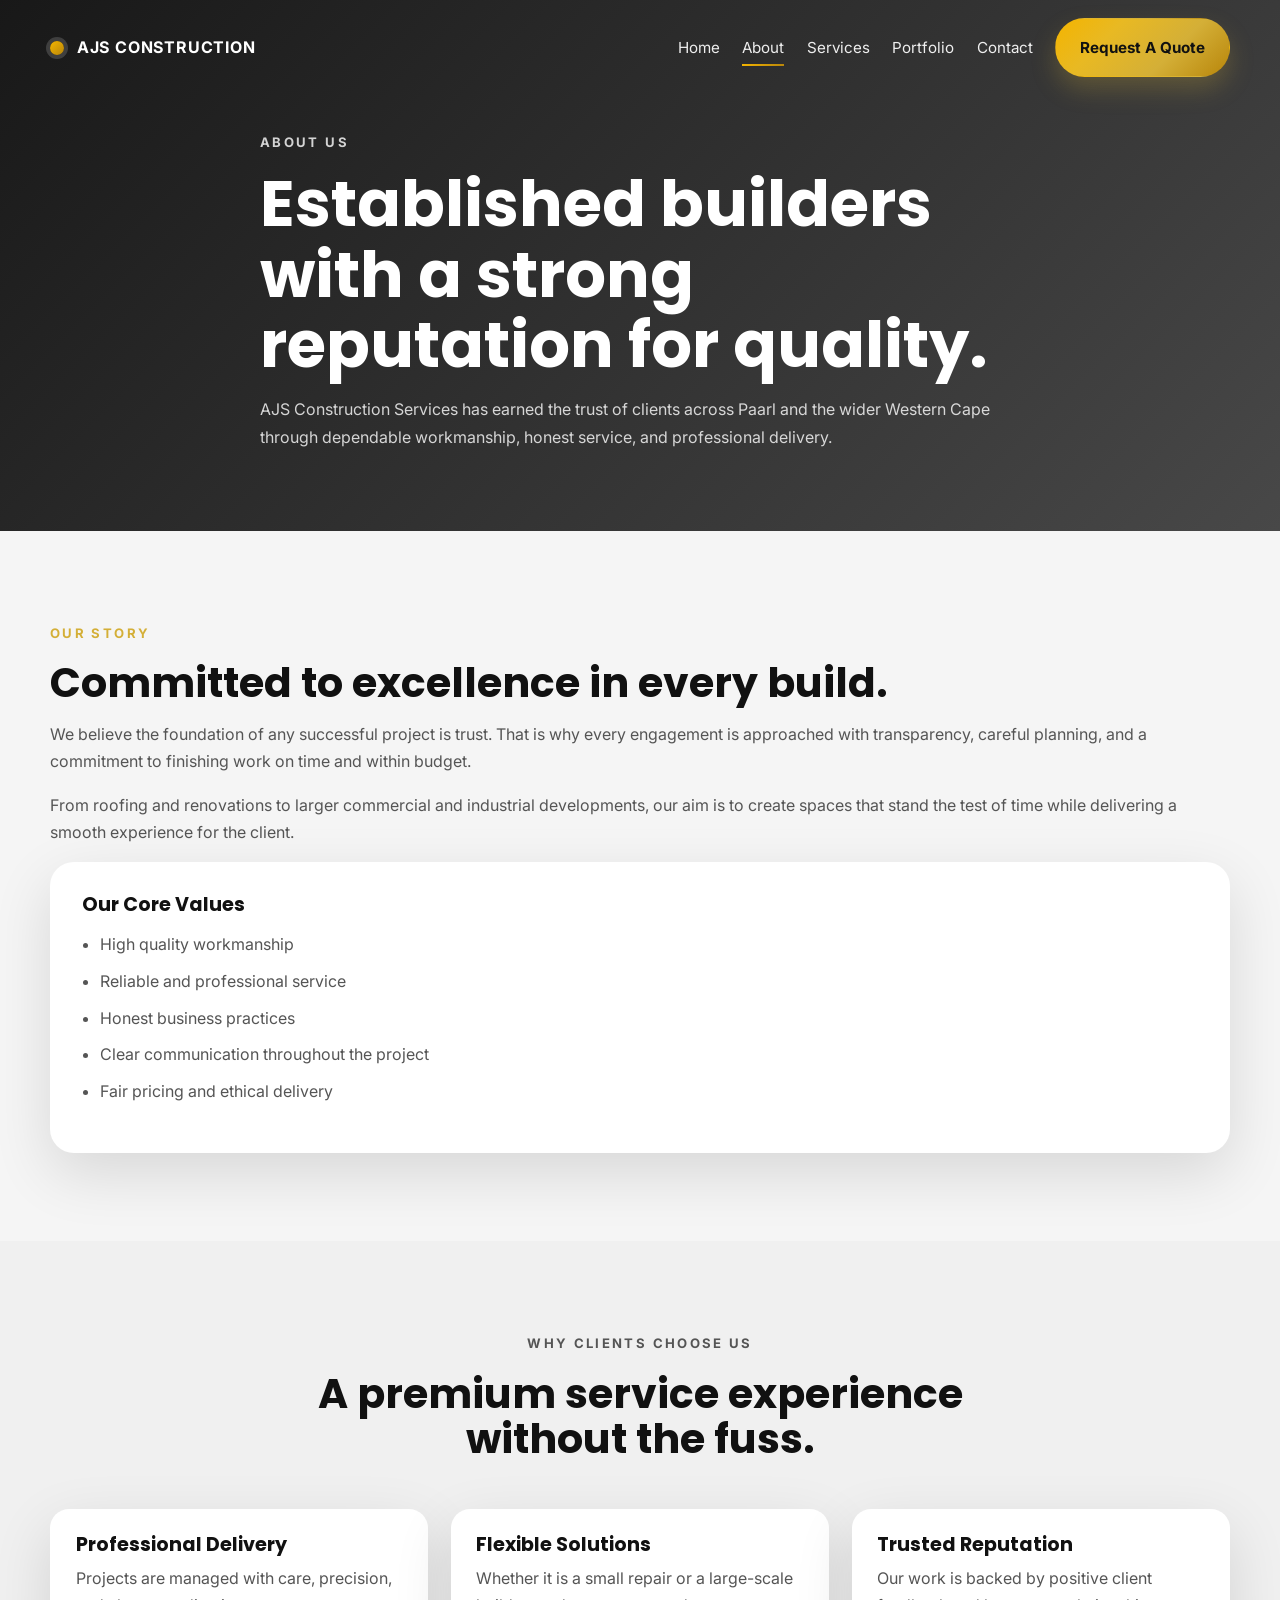
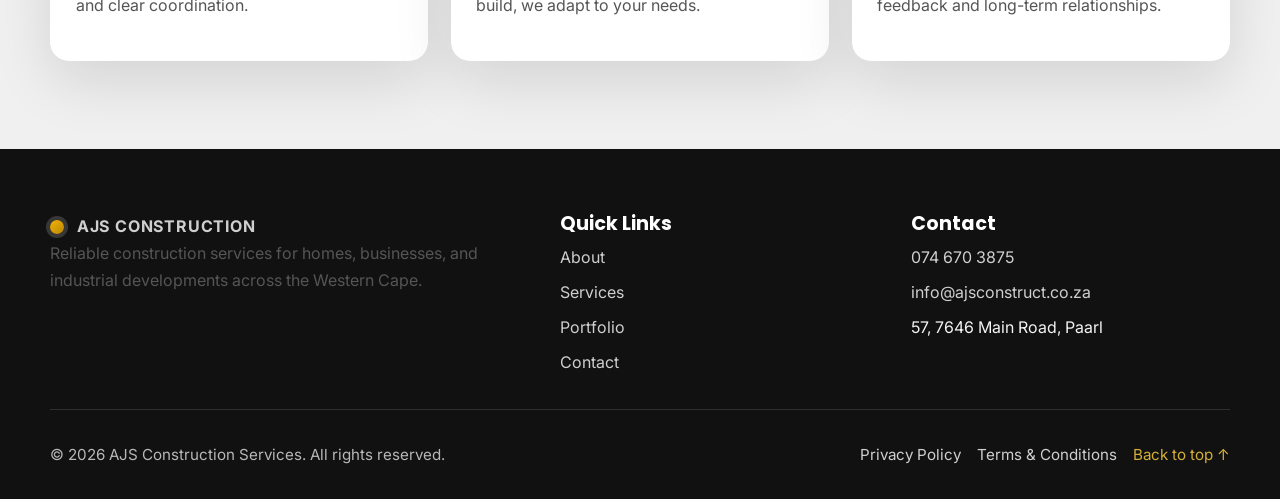
==== about.html @ 86287a6d "Add files via upload" ====
<!DOCTYPE html>
<html lang="en">
  <head>
    <meta charset="UTF-8" />
    <meta name="viewport" content="width=device-width, initial-scale=1.0" />
    <title>About AJS Construction Services | Trusted Builders in Paarl</title>
    <meta name="description" content="Discover the story behind AJS Construction Services and the values that guide every residential, commercial, and industrial project." />
    <link rel="preconnect" href="https://fonts.googleapis.com" />
    <link rel="preconnect" href="https://fonts.gstatic.com" crossorigin />
    <link href="https://fonts.googleapis.com/css2?family=Inter:wght@400;500;600;700;800&family=Poppins:wght@400;500;600;700;800&display=swap" rel="stylesheet" />
    <link rel="stylesheet" href="styles.css" />
  </head>
  <body id="top">
    <header class="site-header">
      <nav class="nav container">
        <a class="brand" href="index.html">
          <span class="brand-mark"></span>
          <span>AJS Construction</span>
        </a>
        <button class="menu-toggle" aria-label="Open menu">
          <span></span><span></span><span></span>
        </button>
        <div class="nav-links">
          <a href="index.html">Home</a>
          <a href="about.html" class="active">About</a>
          <a href="services.html">Services</a>
          <a href="portfolio.html">Portfolio</a>
          <a href="contact.html">Contact</a>
          <a href="contact.html" class="btn btn-gold nav-cta">Request A Quote</a>
        </div>
      </nav>
    </header>

    <main>
      <section class="page-hero">
        <div class="container page-hero-content reveal">
          <p class="eyebrow">About Us</p>
          <h1>Established builders with a strong reputation for quality.</h1>
          <p>AJS Construction Services has earned the trust of clients across Paarl and the wider Western Cape through dependable workmanship, honest service, and professional delivery.</p>
        </div>
      </section>

      <section class="section container about-story-grid">
        <div class="reveal">
          <p class="eyebrow">Our Story</p>
          <h2>Committed to excellence in every build.</h2>
          <p>We believe the foundation of any successful project is trust. That is why every engagement is approached with transparency, careful planning, and a commitment to finishing work on time and within budget.</p>
          <p>From roofing and renovations to larger commercial and industrial developments, our aim is to create spaces that stand the test of time while delivering a smooth experience for the client.</p>
        </div>
        <div class="story-card reveal">
          <h3>Our Core Values</h3>
          <ul class="check-list">
            <li>High quality workmanship</li>
            <li>Reliable and professional service</li>
            <li>Honest business practices</li>
            <li>Clear communication throughout the project</li>
            <li>Fair pricing and ethical delivery</li>
          </ul>
        </div>
      </section>

      <section class="section section-alt">
        <div class="container">
          <div class="section-heading reveal">
            <p class="eyebrow">Why Clients Choose Us</p>
            <h2>A premium service experience without the fuss.</h2>
          </div>
          <div class="cards-grid">
            <article class="info-card reveal">
              <h3>Professional Delivery</h3>
              <p>Projects are managed with care, precision, and clear coordination.</p>
            </article>
            <article class="info-card reveal">
              <h3>Flexible Solutions</h3>
              <p>Whether it is a small repair or a large-scale build, we adapt to your needs.</p>
            </article>
            <article class="info-card reveal">
              <h3>Trusted Reputation</h3>
              <p>Our work is backed by positive client feedback and long-term relationships.</p>
            </article>
          </div>
        </div>
      </section>
    </main>

    <footer class="site-footer">
      <div class="container footer-grid">
        <div>
          <a class="brand brand-footer" href="index.html">
            <span class="brand-mark"></span>
            <span>AJS Construction</span>
          </a>
          <p>Reliable construction services for homes, businesses, and industrial developments across the Western Cape.</p>
        </div>
        <div>
          <h3>Quick Links</h3>
          <ul>
            <li><a href="about.html">About</a></li>
            <li><a href="services.html">Services</a></li>
            <li><a href="portfolio.html">Portfolio</a></li>
            <li><a href="contact.html">Contact</a></li>
          </ul>
        </div>
        <div>
          <h3>Contact</h3>
          <ul>
            <li><a href="tel:+27746703875">074 670 3875</a></li>
            <li><a href="mailto:info@ajsconstruct.co.za">info@ajsconstruct.co.za</a></li>
            <li>57, 7646 Main Road, Paarl</li>
          </ul>
        </div>
      </div>
      <div class="container footer-bottom">
        <span>© <span id="year"></span> AJS Construction Services. All rights reserved.</span>
        <div class="footer-links">
          <a href="#">Privacy Policy</a>
          <a href="#">Terms & Conditions</a>
          <a href="#top" class="back-to-top">Back to top ↑</a>
        </div>
      </div>
    </footer>

    <script src="script.js"></script>
  </body>
</html>
---- styles.css ----
:root {
  --bg: #f5f5f5;
  --surface: #ffffff;
  --text: #111111;
  --muted: #555;
  --dark: #111111;
  --gold-1: #f4b400;
  --gold-2: #e8b923;
  --gold-3: #d4af37;
  --gold-4: #b8860b;
  --border: rgba(17, 17, 17, 0.08);
  --shadow: 0 20px 60px rgba(0, 0, 0, 0.12);
}

* { box-sizing: border-box; }
html { scroll-behavior: smooth; }
body {
  margin: 0;
  font-family: 'Inter', sans-serif;
  color: var(--text);
  background: var(--bg);
  line-height: 1.7;
}
a { color: inherit; text-decoration: none; }
img { max-width: 100%; display: block; }
.container { width: min(1180px, calc(100% - 2rem)); margin: 0 auto; }
section { scroll-margin-top: 100px; }

.site-header {
  position: fixed;
  inset: 0 0 auto 0;
  z-index: 1000;
  transition: background 0.3s ease, backdrop-filter 0.3s ease;
}
.site-header.scrolled {
  background: rgba(17, 17, 17, 0.96);
  backdrop-filter: blur(14px);
  box-shadow: 0 8px 24px rgba(0,0,0,0.15);
}
.nav {
  display: flex;
  align-items: center;
  justify-content: space-between;
  padding: 1.15rem 0;
}
.brand {
  display: flex;
  align-items: center;
  gap: 0.8rem;
  font-size: 1rem;
  font-weight: 700;
  color: #fff;
  letter-spacing: 0.05em;
  text-transform: uppercase;
}
.brand-mark {
  width: 14px;
  height: 14px;
  border-radius: 50%;
  background: linear-gradient(135deg, var(--gold-1), var(--gold-4));
  box-shadow: 0 0 0 4px rgba(255,255,255,0.16);
}
.nav-links {
  display: flex;
  align-items: center;
  gap: 1.4rem;
  color: rgba(255,255,255,0.92);
}
.nav-links a { position: relative; font-size: 0.95rem; }
.nav-links a::after {
  content: '';
  position: absolute;
  left: 0;
  bottom: -6px;
  width: 100%;
  height: 2px;
  background: linear-gradient(135deg, var(--gold-1), var(--gold-4));
  transform: scaleX(0);
  transform-origin: center;
  transition: transform 0.25s ease;
}
.nav-links a:hover::after,
.nav-links a.active::after { transform: scaleX(1); }
.menu-toggle { display: none; background: none; border: 0; cursor: pointer; }
.menu-toggle span { display: block; width: 24px; height: 2px; background: #fff; margin: 4px 0; }

.hero {
  min-height: 100vh;
  display: grid;
  align-items: center;
  background: url('https://images.unsplash.com/photo-1504307651254-35680f356dfd?auto=format&fit=crop&w=1800&q=80') center/cover;
  position: relative;
}
.hero-overlay {
  position: absolute;
  inset: 0;
  background: linear-gradient(90deg, rgba(0,0,0,0.85) 0%, rgba(0,0,0,0.48) 60%, rgba(0,0,0,0.2) 100%);
}
.hero-content {
  position: relative;
  z-index: 1;
  color: white;
  padding: 8rem 0 6rem;
  max-width: 760px;
}
.eyebrow {
  display: inline-block;
  margin-bottom: 1rem;
  color: var(--gold-3);
  text-transform: uppercase;
  font-weight: 700;
  letter-spacing: 0.18em;
  font-size: 0.82rem;
}
h1, h2, h3 { font-family: 'Poppins', sans-serif; line-height: 1.1; }
h1 { font-size: clamp(2.8rem, 5vw, 4.7rem); margin: 0 0 1rem; }
h2 { font-size: clamp(2rem, 3.2vw, 2.8rem); margin: 0 0 1rem; }
h3 { font-size: 1.2rem; margin: 0 0 0.6rem; }
p { margin: 0 0 1rem; color: var(--muted); }
.hero-text {
  color: rgba(255,255,255,0.86);
  font-size: 1.1rem;
  max-width: 680px;
}
.hero-actions { display: flex; gap: 1rem; flex-wrap: wrap; margin-top: 2rem; }
.btn {
  display: inline-flex;
  align-items: center;
  justify-content: center;
  padding: 0.95rem 1.5rem;
  border-radius: 999px;
  font-weight: 700;
  transition: transform 0.25s ease, box-shadow 0.25s ease, background 0.25s ease;
  border: 1px solid transparent;
}
.btn:hover { transform: translateY(-2px); }
.btn-gold {
  background: linear-gradient(135deg, var(--gold-1) 0%, var(--gold-2) 30%, var(--gold-3) 65%, var(--gold-4) 100%);
  color: #111;
  box-shadow: 0 12px 25px rgba(212,175,55,0.25);
}
.btn-outline {
  color: white;
  border-color: rgba(255,255,255,0.4);
  background: rgba(255,255,255,0.08);
}
.btn-outline-light {
  color: white;
  border-color: rgba(255,255,255,0.4);
}
.btn-dark { background: var(--dark); color: white; }
.scroll-indicator {
  display: inline-flex;
  margin-top: 3rem;
  color: rgba(255,255,255,0.85);
  animation: float 2s ease-in-out infinite;
}

.stats-section { padding: 4rem 0 2rem; margin-top: -2rem; position: relative; z-index: 2; }
.stats-grid {
  display: grid;
  grid-template-columns: repeat(6, minmax(0, 1fr));
  gap: 1rem;
}
.stat-card {
  background: white;
  border-radius: 1.2rem;
  padding: 1.4rem;
  text-align: center;
  box-shadow: var(--shadow);
}
.stat-figure {
  font-size: 1.6rem;
  font-weight: 800;
  color: var(--gold-4);
  margin-bottom: 0.3rem;
}
.stat-card p { margin: 0; color: var(--dark); font-weight: 600; }

.section { padding: 5.5rem 0; }
.section-alt { background: #f0f0f0; }
.section-heading { text-align: center; max-width: 760px; margin: 0 auto 3rem; }
.section-heading p { color: var(--muted); }
.about-grid, .contact-grid, .process-grid, .portfolio-preview {
  display: grid;
  gap: 2rem;
  grid-template-columns: 1.1fr 0.9fr;
  align-items: center;
}
.about-image-card, .story-card, .contact-card, .contact-form-card, .map-card, .portfolio-copy, .portfolio-stack {
  background: white;
  border-radius: 1.5rem;
  overflow: hidden;
  box-shadow: var(--shadow);
}
.about-image-card img { width: 100%; height: 100%; object-fit: cover; min-height: 360px; }
.about-copy, .story-card, .contact-card, .contact-form-card, .map-card, .portfolio-copy { padding: 2rem; }
.cards-grid, .portfolio-grid {
  display: grid;
  grid-template-columns: repeat(3, minmax(0, 1fr));
  gap: 1.4rem;
}
.info-card, .service-card, .review-card, .portfolio-card {
  background: white;
  border-radius: 1.2rem;
  padding: 1.6rem;
  box-shadow: var(--shadow);
  transition: transform 0.25s ease, box-shadow 0.25s ease;
}
.info-card:hover, .service-card:hover, .review-card:hover, .portfolio-card:hover {
  transform: translateY(-6px);
  box-shadow: 0 24px 60px rgba(0,0,0,0.14);
}
.icon-badge {
  width: 42px;
  height: 42px;
  border-radius: 999px;
  display: grid;
  place-items: center;
  background: linear-gradient(135deg, var(--gold-1), var(--gold-4));
  font-weight: 700;
  color: var(--dark);
  margin-bottom: 1rem;
}
.section-link { margin-top: 2rem; text-align: center; }
.portfolio-stack { display: grid; gap: 1rem; padding: 1rem; }
.portfolio-stack img { border-radius: 1rem; height: 220px; object-fit: cover; }
.review-card .stars { color: var(--gold-4); font-size: 1.05rem; margin-bottom: 0.8rem; }
.cta-section { padding: 0 0 5.5rem; }
.cta-card {
  background: linear-gradient(135deg, var(--gold-1) 0%, var(--gold-2) 30%, var(--gold-3) 65%, var(--gold-4) 100%);
  padding: 3rem;
  border-radius: 2rem;
  color: var(--dark);
  box-shadow: var(--shadow);
}
.cta-card h2 { margin-bottom: 0.7rem; }
.site-footer {
  background: var(--dark);
  color: #f3f3f3;
  padding: 4rem 0 2rem;
}
.footer-grid {
  display: grid;
  grid-template-columns: 1.2fr 0.8fr 0.8fr;
  gap: 2rem;
}
.site-footer h3 { color: white; }
.site-footer ul { list-style: none; padding: 0; margin: 0; }
.site-footer li + li { margin-top: 0.5rem; }
.site-footer a { color: rgba(255,255,255,0.8); }
.footer-bottom {
  display: flex;
  justify-content: space-between;
  align-items: center;
  padding-top: 2rem;
  margin-top: 2rem;
  border-top: 1px solid rgba(255,255,255,0.12);
  color: rgba(255,255,255,0.7);
  font-size: 0.95rem;
}
.footer-links { display: flex; gap: 1rem; flex-wrap: wrap; }
.back-to-top { color: var(--gold-3) !important; }

.page-hero {
  padding: 8rem 0 4rem;
  background: linear-gradient(135deg, rgba(17,17,17,0.97), rgba(34,34,34,0.82)), url('https://images.unsplash.com/photo-1460317442991-0ec209397118?auto=format&fit=crop&w=1600&q=80') center/cover;
  color: white;
}
.page-hero-content { max-width: 760px; }
.page-hero-content p { color: rgba(255,255,255,0.8); }
.check-list { padding-left: 1.1rem; color: var(--muted); }
.check-list li { margin-bottom: 0.6rem; }
.timeline > div { padding-bottom: 1rem; border-bottom: 1px solid var(--border); margin-bottom: 1rem; }
.timeline > div:last-child { border-bottom: 0; }
.portfolio-filters { display: flex; gap: 0.8rem; flex-wrap: wrap; justify-content: center; margin-bottom: 2rem; }
.filter-btn {
  border: 1px solid var(--border);
  background: white;
  padding: 0.7rem 1.1rem;
  border-radius: 999px;
  cursor: pointer;
  font-weight: 600;
}
.filter-btn.active {
  background: linear-gradient(135deg, var(--gold-1), var(--gold-4));
  color: var(--dark);
  border-color: transparent;
}
.portfolio-card { padding: 0; overflow: hidden; cursor: pointer; }
.portfolio-card img { height: 240px; object-fit: cover; width: 100%; }
.portfolio-card-body { padding: 1.2rem 1.3rem 1.4rem; }
.contact-form-card form { display: grid; gap: 1rem; }
label { display: grid; gap: 0.45rem; font-weight: 600; color: var(--dark); }
input, textarea {
  width: 100%;
  border: 1px solid var(--border);
  border-radius: 0.9rem;
  padding: 0.85rem 1rem;
  font: inherit;
  background: #fafafa;
}
textarea { resize: vertical; }
iframe { width: 100%; min-height: 320px; border: 0; border-radius: 1rem; }
.lightbox {
  position: fixed;
  inset: 0;
  background: rgba(0,0,0,0.88);
  display: none;
  align-items: center;
  justify-content: center;
  z-index: 2000;
  padding: 2rem;
}
.lightbox.open { display: flex; }
.lightbox img { max-width: min(900px, 100%); max-height: 80vh; border-radius: 1rem; }
.lightbox-close {
  position: absolute;
  top: 1.5rem;
  right: 1.5rem;
  border: 0;
  background: white;
  width: 44px;
  height: 44px;
  border-radius: 50%;
  font-size: 1.5rem;
  cursor: pointer;
}
.reveal { opacity: 0; transform: translateY(28px); transition: opacity 0.7s ease, transform 0.7s ease; }
.reveal.visible { opacity: 1; transform: translateY(0); }

@keyframes float {
  0%, 100% { transform: translateY(0); }
  50% { transform: translateY(8px); }
}

@media (max-width: 1000px) {
  .stats-grid { grid-template-columns: repeat(3, minmax(0, 1fr)); }
  .cards-grid, .portfolio-grid { grid-template-columns: repeat(2, minmax(0, 1fr)); }
  .about-grid, .contact-grid, .process-grid, .portfolio-preview { grid-template-columns: 1fr; }
}

@media (max-width: 760px) {
  .menu-toggle { display: block; }
  .nav-links {
    position: fixed;
    inset: 74px 1rem auto 1rem;
    flex-direction: column;
    align-items: flex-start;
    background: rgba(17,17,17,0.97);
    padding: 1rem;
    border-radius: 1rem;
    display: none;
  }
  .nav-links.open { display: flex; }
  .nav-cta { display: none; }
  .stats-grid { grid-template-columns: 1fr 1fr; }
  .cards-grid, .portfolio-grid, .footer-grid { grid-template-columns: 1fr; }
  .hero-content { padding-top: 7rem; }
  .hero-actions { flex-direction: column; align-items: flex-start; }
  .cta-card { padding: 2rem; }
  .footer-bottom { flex-direction: column; align-items: flex-start; gap: 0.8rem; }
}
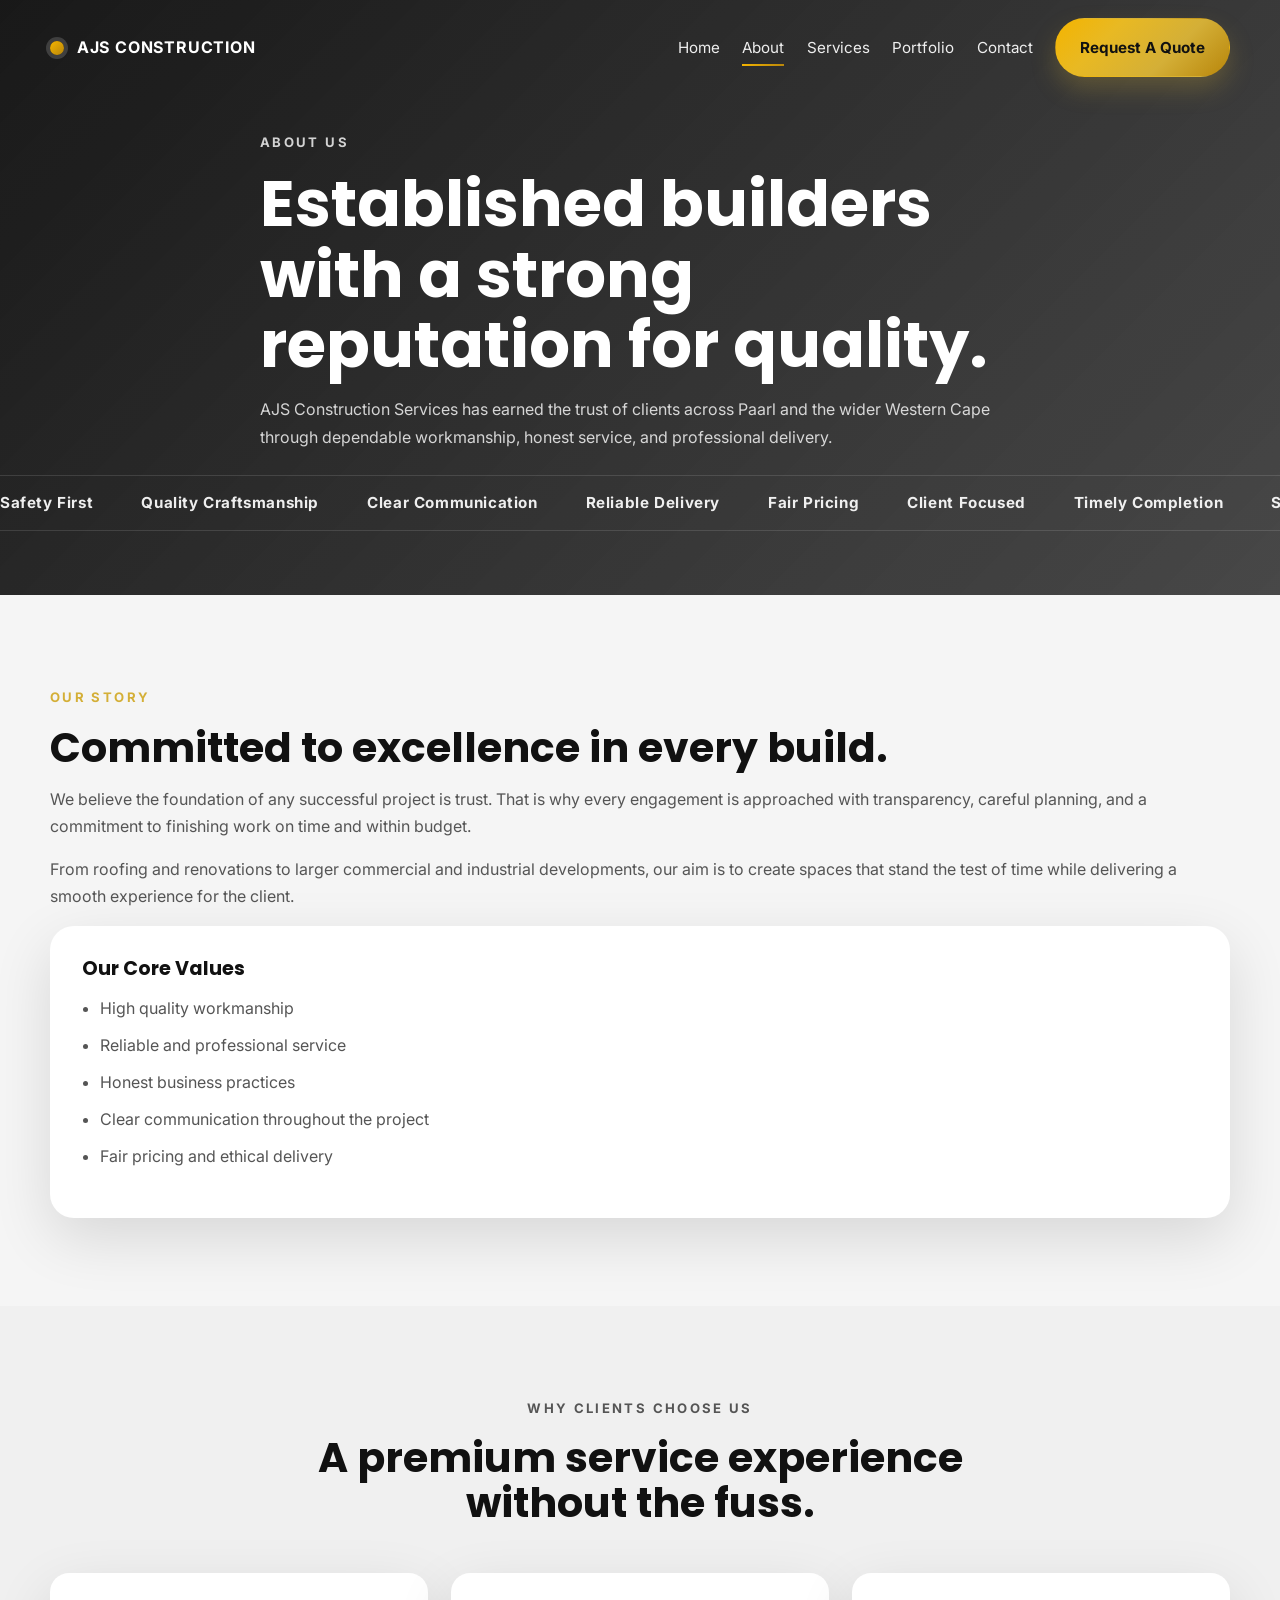
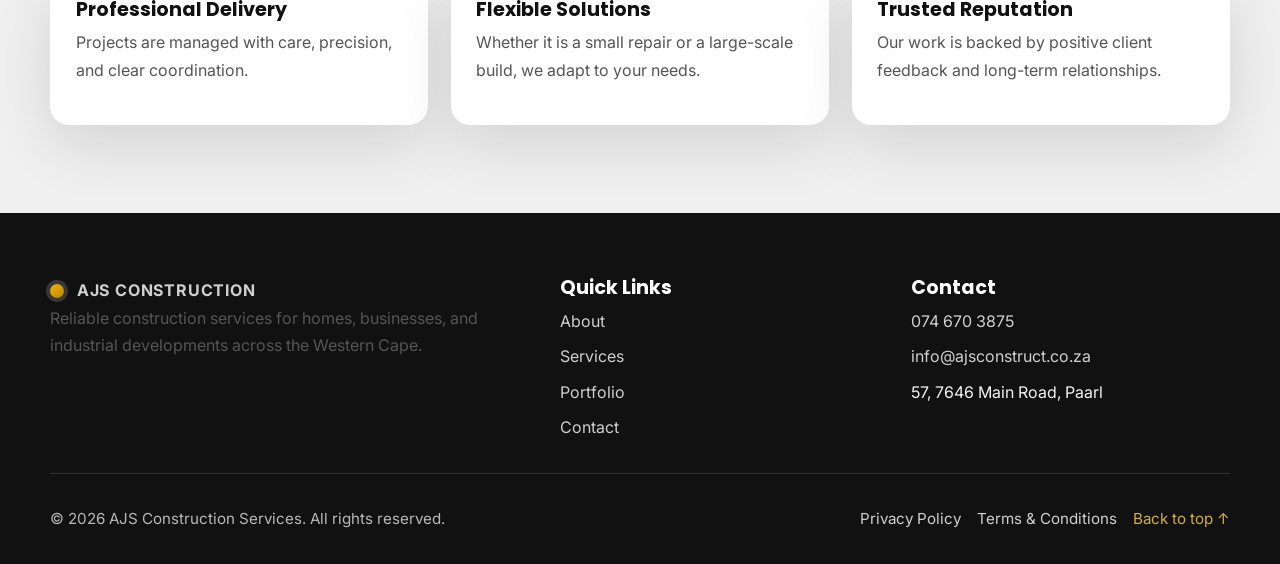
==== commit 0d5598fb: "Add files via upload" ====
--- a/about.html
+++ b/about.html
@@ -37,6 +37,20 @@
           <p class="eyebrow">About Us</p>
           <h1>Established builders with a strong reputation for quality.</h1>
           <p>AJS Construction Services has earned the trust of clients across Paarl and the wider Western Cape through dependable workmanship, honest service, and professional delivery.</p>
+        </div>
+        <div class="hero-values">
+          <div class="hero-values-track">
+            <span>Safety First</span>
+            <span>Quality Craftsmanship</span>
+            <span>Clear Communication</span>
+            <span>Reliable Delivery</span>
+            <span>Fair Pricing</span>
+            <span>Client Focused</span>
+            <span>Timely Completion</span>
+            <span>Safety First</span>
+            <span>Quality Craftsmanship</span>
+            <span>Clear Communication</span>
+          </div>
         </div>
       </section>
 
--- a/styles.css
+++ b/styles.css
@@ -88,17 +88,19 @@
   min-height: 100vh;
   display: grid;
   align-items: center;
-  background: url('https://images.unsplash.com/photo-1504307651254-35680f356dfd?auto=format&fit=crop&w=1800&q=80') center/cover;
+  background: url('https://images.unsplash.com/photo-1504384308090-c894fdcc538d?auto=format&fit=crop&w=1800&q=80') center/cover;
   position: relative;
+  overflow: hidden;
 }
 .hero-overlay {
   position: absolute;
   inset: 0;
   background: linear-gradient(90deg, rgba(0,0,0,0.85) 0%, rgba(0,0,0,0.48) 60%, rgba(0,0,0,0.2) 100%);
+  z-index: 1;
 }
 .hero-content {
   position: relative;
-  z-index: 1;
+  z-index: 2;
   color: white;
   padding: 8rem 0 6rem;
   max-width: 760px;
@@ -123,6 +125,17 @@
   max-width: 680px;
 }
 .hero-actions { display: flex; gap: 1rem; flex-wrap: wrap; margin-top: 2rem; }
+.video-card {
+  margin-top: 2rem;
+  display: grid;
+  place-items: center;
+}
+.video-card video {
+  width: 100%;
+  max-width: 900px;
+  border-radius: 1.5rem;
+  box-shadow: var(--shadow);
+}
 .btn {
   display: inline-flex;
   align-items: center;
@@ -340,7 +353,111 @@
   .about-grid, .contact-grid, .process-grid, .portfolio-preview { grid-template-columns: 1fr; }
 }
 
+.hero-values {
+  overflow: hidden;
+  border-top: 1px solid rgba(255,255,255,0.12);
+  border-bottom: 1px solid rgba(255,255,255,0.12);
+  padding: 0.85rem 0;
+  margin-top: 1.5rem;
+}
+.hero-values-track {
+  display: inline-flex;
+  gap: 3rem;
+  white-space: nowrap;
+  animation: marquee 22s linear infinite;
+}
+.hero-values-track span {
+  color: rgba(255,255,255,0.92);
+  font-weight: 700;
+  font-size: 0.95rem;
+  letter-spacing: 0.04em;
+}
+@keyframes marquee {
+  0% { transform: translateX(0); }
+  100% { transform: translateX(-50%); }
+}
 @media (max-width: 760px) {
+  .hero-values {
+    padding: 0.75rem 0;
+    margin-top: 1rem;
+  }
+  .hero-values-track {
+    gap: 1.75rem;
+    animation-duration: 18s;
+  }
+  .hero-values-track span {
+    font-size: 0.9rem;
+  }
+}
+
+.feature-section .feature-grid {
+  display: grid;
+  grid-template-columns: repeat(2, minmax(0, 1fr));
+  gap: 1rem;
+}
+.feature-card {
+  background: #fff;
+  border-radius: 1.4rem;
+  padding: 1.6rem;
+  box-shadow: var(--shadow);
+}
+.feature-card h3 {
+  margin: 0.8rem 0 0.5rem;
+}
+.faq-list {
+  display: grid;
+  gap: 1rem;
+}
+.faq-item {
+  background: white;
+  border-radius: 1.4rem;
+  overflow: hidden;
+  box-shadow: var(--shadow);
+}
+.faq-question {
+  width: 100%;
+  text-align: left;
+  border: 0;
+  background: #fff;
+  padding: 1.2rem 1.5rem;
+  font-size: 1rem;
+  font-weight: 700;
+  cursor: pointer;
+}
+.faq-answer {
+  padding: 0 1.5rem 1.3rem;
+  display: none;
+  color: var(--muted);
+}
+.faq-item.open .faq-answer {
+  display: block;
+}
+.whatsapp-float {
+  position: fixed;
+  right: 1rem;
+  bottom: 1rem;
+  background: #25d366;
+  color: white;
+  padding: 0.95rem 1.2rem;
+  border-radius: 999px;
+  box-shadow: 0 14px 34px rgba(37,211,102,0.27);
+  z-index: 1200;
+  font-weight: 700;
+}
+@media (max-width: 760px) {
+  .banner-inner { flex-direction: column; align-items: flex-start; }
+  .feature-section .feature-grid { grid-template-columns: 1fr; }
+  .faq-answer { padding: 0 1rem 1rem; }
+  .whatsapp-float { right: 0.75rem; bottom: 0.75rem; }
+}
+
+@media (max-width: 760px) {
+  html, body { overflow-x: hidden; }
+  .container {
+    width: 100%;
+    max-width: 100%;
+    padding: 0 1rem;
+  }
   .menu-toggle { display: block; }
   .nav-links {
     position: fixed;
@@ -356,7 +473,35 @@
   .nav-cta { display: none; }
   .stats-grid { grid-template-columns: 1fr 1fr; }
   .cards-grid, .portfolio-grid, .footer-grid { grid-template-columns: 1fr; }
-  .hero-content { padding-top: 7rem; }
+  .hero {
+    min-height: auto;
+    padding: 4rem 0 2rem;
+  }
+  .hero-content {
+    padding: 0;
+  }
+  .hero-text {
+    font-size: 0.98rem;
+    max-width: 100%;
+  }
+  .video-card {
+    padding: 0;
+  }
+  .video-card video {
+    width: 100%;
+    max-width: 100%;
+    height: auto;
+  }
+  .section {
+    padding: 3.5rem 0;
+  }
+  .section-heading {
+    max-width: 100%;
+    padding: 0 0.5rem;
+  }
+  .about-copy, .about-image-card, .cta-card, .footer-bottom {
+    width: 100%;
+  }
   .hero-actions { flex-direction: column; align-items: flex-start; }
   .cta-card { padding: 2rem; }
   .footer-bottom { flex-direction: column; align-items: flex-start; gap: 0.8rem; }
